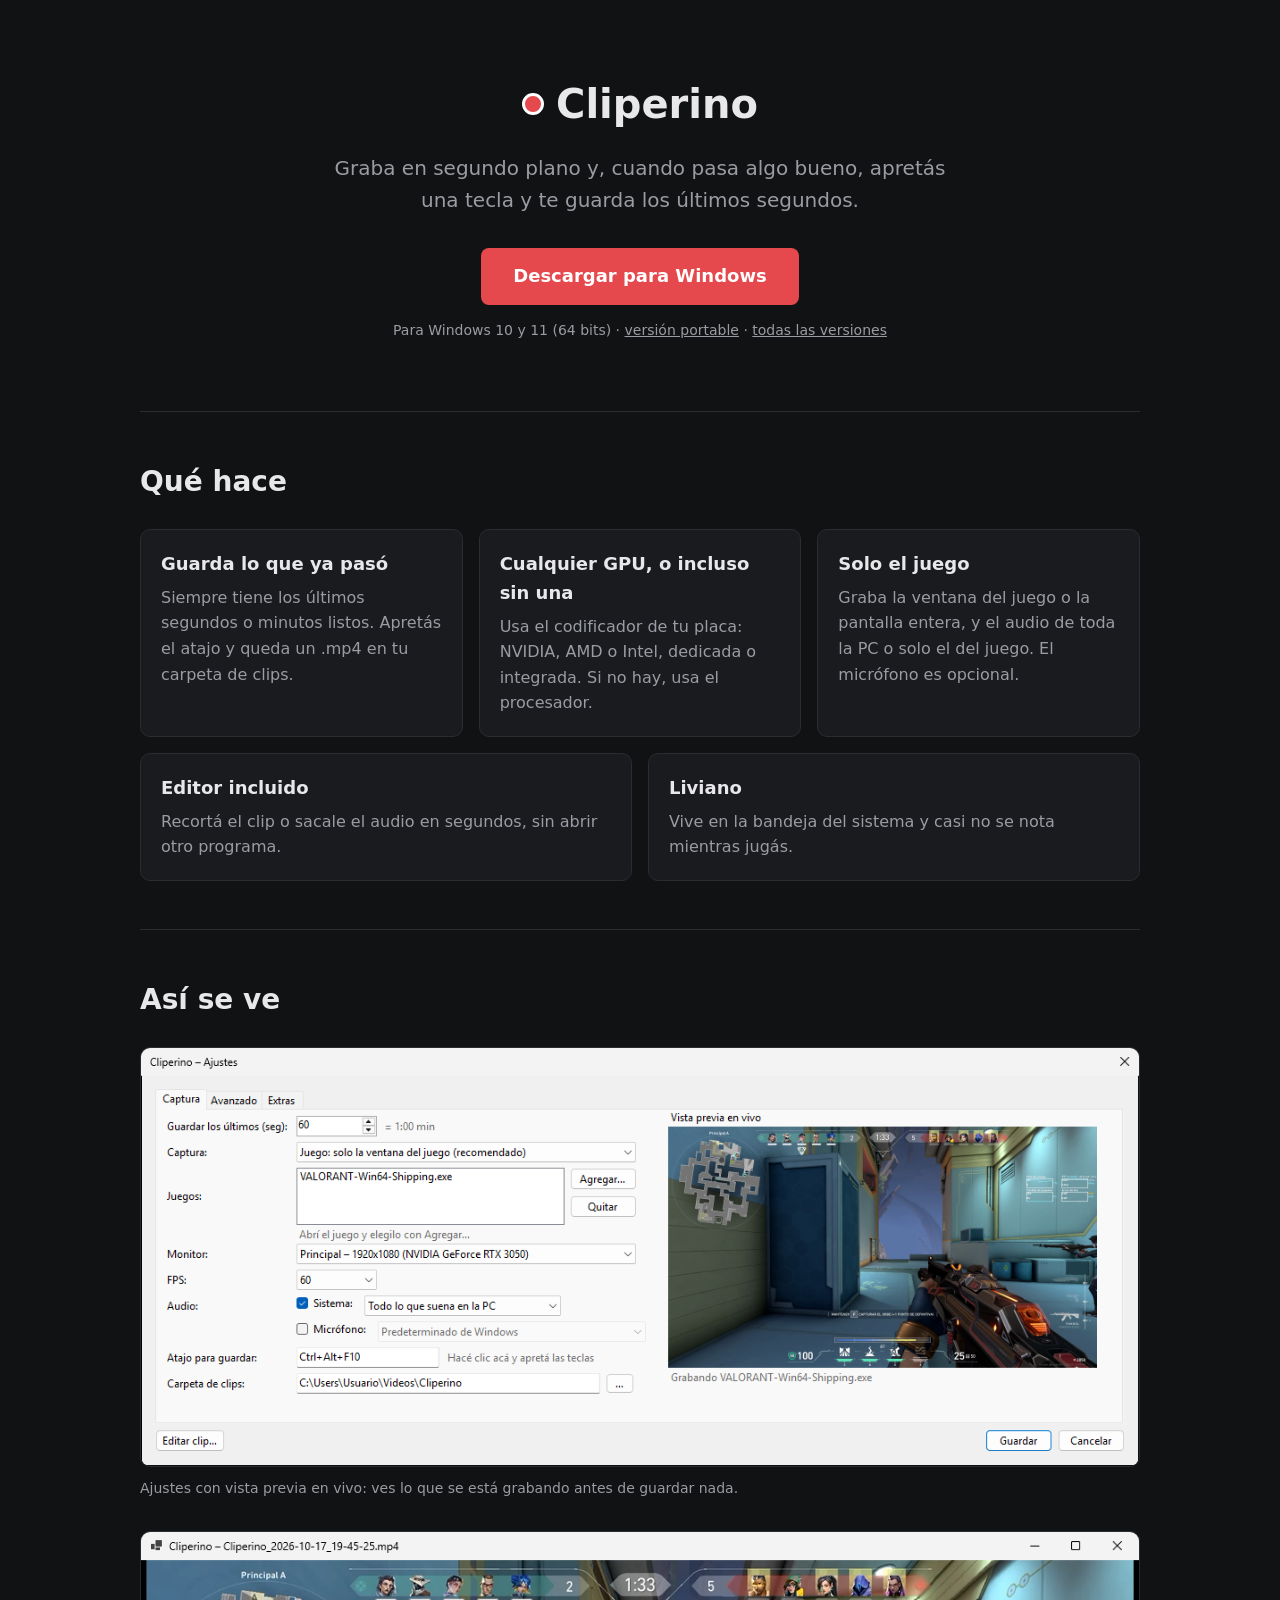
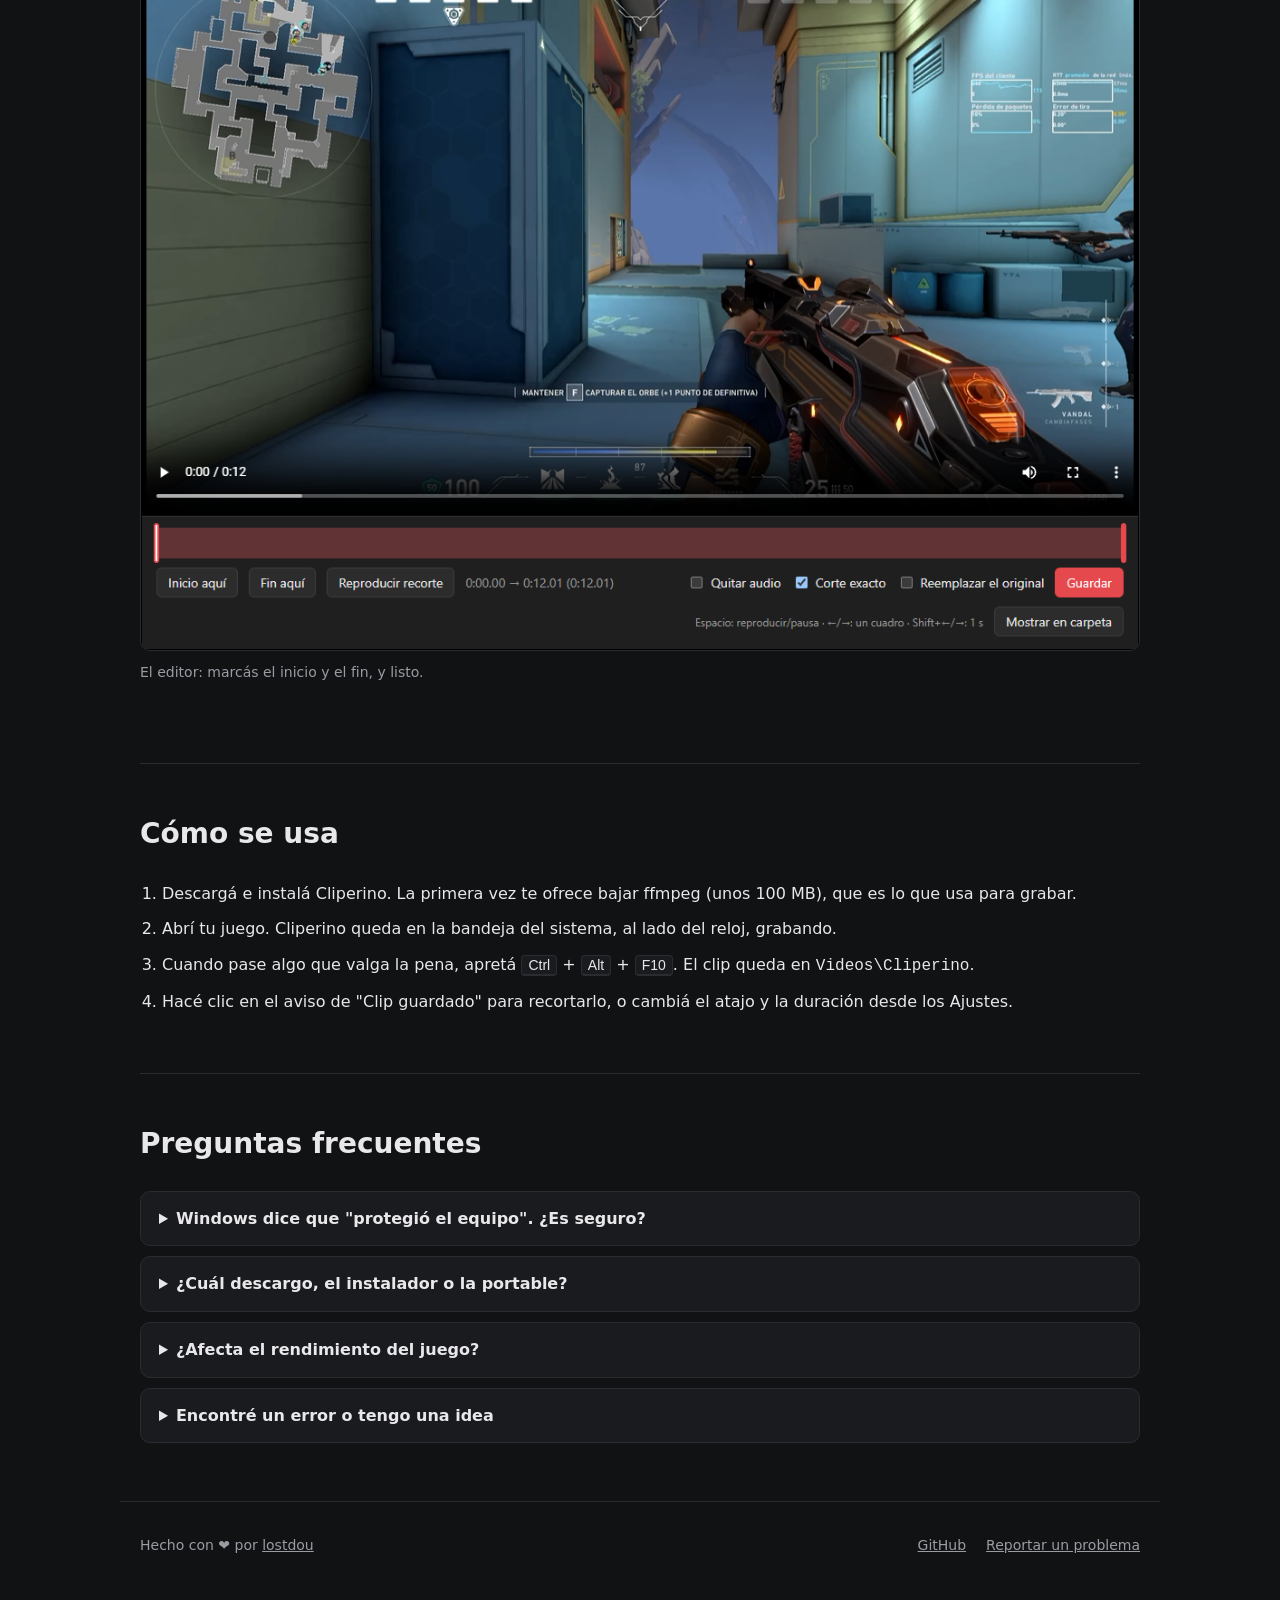
==== web/index.html @ 45cef7e0 "feat: pagina web y enlaces al proyecto en extras" ====
<!doctype html>
<html lang="es">
<head>
<meta charset="utf-8">
<meta name="viewport" content="width=device-width, initial-scale=1">
<title>Cliperino - Repetición instantánea para Windows</title>
<meta name="description" content="Cliperino graba en segundo plano y guarda los últimos segundos de tu partida con un atajo. Gratis, liviano y para cualquier GPU.">
<link rel="icon" href="icon.ico">
<style>
  :root {
    --bg: #111214;
    --surface: #1a1b1f;
    --border: #2a2c31;
    --text: #e8e8ea;
    --muted: #9a9ca3;
    --accent: #e5484d;
    --accent-hover: #f05a5f;
  }
  * { box-sizing: border-box; }
  body {
    margin: 0;
    background: var(--bg);
    color: var(--text);
    font: 16px/1.6 "Segoe UI", system-ui, -apple-system, sans-serif;
  }
  a { color: var(--accent); }
  main, header, footer { max-width: 1040px; margin: 0 auto; padding: 0 20px; }

  header { padding-top: 72px; padding-bottom: 56px; text-align: center; }
  .logo { display: inline-flex; align-items: center; gap: 12px; font-size: 40px; font-weight: 700; margin: 0; }
  .dot { width: 22px; height: 22px; border-radius: 50%; background: var(--accent); border: 3px solid #fff; }
  .tagline { font-size: 20px; color: var(--muted); max-width: 640px; margin: 16px auto 32px; }

  .download {
    display: inline-block;
    background: var(--accent);
    color: #fff;
    text-decoration: none;
    font-weight: 600;
    font-size: 18px;
    padding: 14px 32px;
    border-radius: 8px;
  }
  .download:hover { background: var(--accent-hover); }
  .download-note { color: var(--muted); font-size: 14px; margin-top: 14px; }
  .download-note a { color: var(--muted); }

  section { padding: 48px 0; border-top: 1px solid var(--border); }
  h2 { font-size: 28px; margin: 0 0 24px; }
  h3 { font-size: 18px; margin: 0 0 6px; }

  .features { display: grid; grid-template-columns: repeat(6, 1fr); gap: 16px; }
  .features .card { grid-column: span 2; }
  .features .card:nth-child(n + 4) { grid-column: span 3; }
  .card { background: var(--surface); border: 1px solid var(--border); border-radius: 10px; padding: 20px; }
  .card p { margin: 0; color: var(--muted); }

  figure { margin: 0 0 32px; }
  figure img { width: 100%; height: auto; border-radius: 10px; border: 1px solid var(--border); display: block; }
  figcaption { color: var(--muted); font-size: 14px; margin-top: 10px; }

  ol.steps { padding-left: 22px; margin: 0; }
  ol.steps li { margin-bottom: 10px; }
  kbd {
    background: var(--surface);
    border: 1px solid var(--border);
    border-bottom-width: 2px;
    border-radius: 4px;
    padding: 1px 6px;
    font: 14px "Segoe UI", sans-serif;
  }

  details { background: var(--surface); border: 1px solid var(--border); border-radius: 10px; padding: 14px 18px; margin-bottom: 10px; }
  summary { cursor: pointer; font-weight: 600; }
  details p { color: var(--muted); margin: 10px 0 0; }

  footer { padding-top: 32px; padding-bottom: 48px; border-top: 1px solid var(--border); color: var(--muted); font-size: 14px; display: flex; flex-wrap: wrap; align-items: center; gap: 12px 24px; justify-content: space-between; }
  footer nav { display: flex; gap: 20px; flex-wrap: wrap; align-items: center; }
  .hits { position: absolute; width: 1px; height: 1px; opacity: 0; pointer-events: none; }
  footer a { color: var(--muted); }
  footer a:hover { color: var(--text); }

  @media (max-width: 760px) {
    .features { grid-template-columns: 1fr; }
    .features .card, .features .card:nth-child(n + 4) { grid-column: auto; }
  }

  @media (max-width: 600px) {
    header { padding-top: 48px; }
    .logo { font-size: 32px; }
    .tagline { font-size: 18px; }
  }
</style>
</head>
<body>

<header>
  <h1 class="logo"><span class="dot"></span>Cliperino</h1>
  <p class="tagline">Graba en segundo plano y, cuando pasa algo bueno, apretás una tecla y te guarda los últimos segundos.</p>
  <a class="download" href="https://github.com/Lostdou/cliperino/releases/latest/download/Cliperino-Setup.exe">Descargar para Windows</a>
  <p class="download-note">
    Para Windows 10 y 11 (64 bits) ·
    <a href="https://github.com/Lostdou/cliperino/releases/latest/download/Cliperino.exe">versión portable</a> ·
    <a href="https://github.com/Lostdou/cliperino/releases">todas las versiones</a>
  </p>
</header>

<main>
  <section>
    <h2>Qué hace</h2>
    <div class="features">
      <div class="card">
        <h3>Guarda lo que ya pasó</h3>
        <p>Siempre tiene los últimos segundos o minutos listos. Apretás el atajo y queda un .mp4 en tu carpeta de clips.</p>
      </div>
      <div class="card">
        <h3>Cualquier GPU, o incluso sin una</h3>
        <p>Usa el codificador de tu placa: NVIDIA, AMD o Intel, dedicada o integrada. Si no hay, usa el procesador.</p>
      </div>
      <div class="card">
        <h3>Solo el juego</h3>
        <p>Graba la ventana del juego o la pantalla entera, y el audio de toda la PC o solo el del juego. El micrófono es opcional.</p>
      </div>
      <div class="card">
        <h3>Editor incluido</h3>
        <p>Recortá el clip o sacale el audio en segundos, sin abrir otro programa.</p>
      </div>
      <div class="card">
        <h3>Liviano</h3>
        <p>Vive en la bandeja del sistema y casi no se nota mientras jugás.</p>
      </div>
    </div>
  </section>

  <section>
    <h2>Así se ve</h2>
    <figure>
      <img src="img/ajustes.png" alt="Ventana de ajustes de Cliperino con la vista previa en vivo del juego" width="1117" height="468" loading="lazy">
      <figcaption>Ajustes con vista previa en vivo: ves lo que se está grabando antes de guardar nada.</figcaption>
    </figure>
    <figure>
      <img src="img/editor.png" alt="Editor de clips de Cliperino con la línea de tiempo para recortar" width="1102" height="792" loading="lazy">
      <figcaption>El editor: marcás el inicio y el fin, y listo.</figcaption>
    </figure>
  </section>

  <section>
    <h2>Cómo se usa</h2>
    <ol class="steps">
      <li>Descargá e instalá Cliperino. La primera vez te ofrece bajar ffmpeg (unos 100 MB), que es lo que usa para grabar.</li>
      <li>Abrí tu juego. Cliperino queda en la bandeja del sistema, al lado del reloj, grabando.</li>
      <li>Cuando pase algo que valga la pena, apretá <kbd>Ctrl</kbd> + <kbd>Alt</kbd> + <kbd>F10</kbd>. El clip queda en <code>Videos\Cliperino</code>.</li>
      <li>Hacé clic en el aviso de "Clip guardado" para recortarlo, o cambiá el atajo y la duración desde los Ajustes.</li>
    </ol>
  </section>

  <section>
    <h2>Preguntas frecuentes</h2>
    <details>
      <summary>Windows dice que "protegió el equipo". ¿Es seguro?</summary>
      <p>Aparece porque Cliperino es un proyecto chico y no está firmado digitalmente. Tocá "Más información" y después "Ejecutar de todas formas". El código está completo en GitHub para quien quiera revisarlo.</p>
    </details>
    <details>
      <summary>¿Cuál descargo, el instalador o la portable?</summary>
      <p>El instalador, si no sabés cuál elegir: lo deja en su lugar, crea el acceso en el menú Inicio y se desinstala desde la configuración de Windows. La portable es un solo .exe que podés llevar donde quieras.</p>
    </details>
    <details>
      <summary>¿Afecta el rendimiento del juego?</summary>
      <p>Muy poco: la grabación la hace la placa de video y el buffer se guarda en el disco en pedazos de 2 segundos.</p>
    </details>
    <details>
      <summary>Encontré un error o tengo una idea</summary>
      <p>Contalo en los <a href="https://github.com/Lostdou/cliperino/issues">issues de GitHub</a>. También se puede abrir desde Ajustes → Extras.</p>
    </details>
  </section>
</main>

<footer>
  <span>Hecho con ❤ por <a href="https://x.com/nosoylostdou">lostdou</a></span>
  <nav>
    <a href="https://github.com/Lostdou/cliperino">GitHub</a>
    <a href="https://github.com/Lostdou/cliperino/issues">Reportar un problema</a>
  </nav>
  <img class="hits" src="https://hits.sh/cliperino.lostdou.dev.svg" alt="" width="1" height="1" aria-hidden="true">
</footer>

</body>
</html>
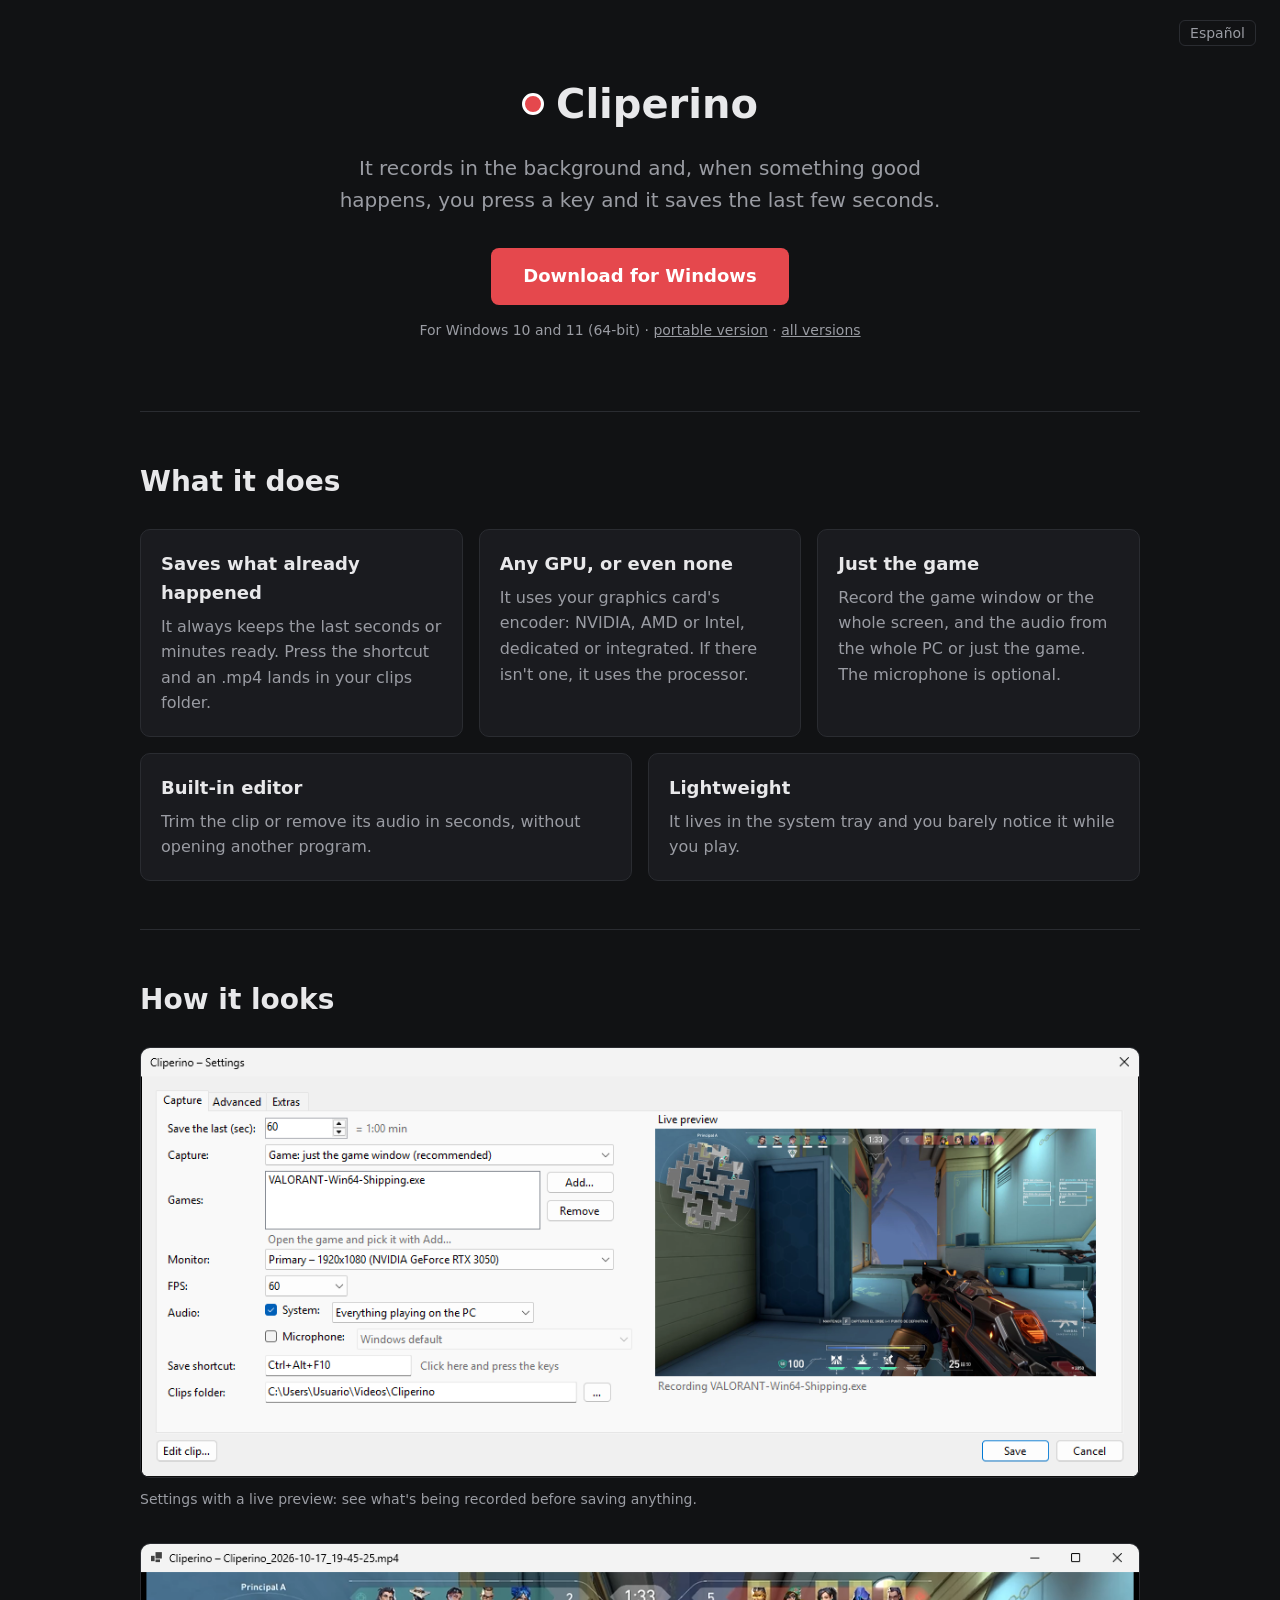
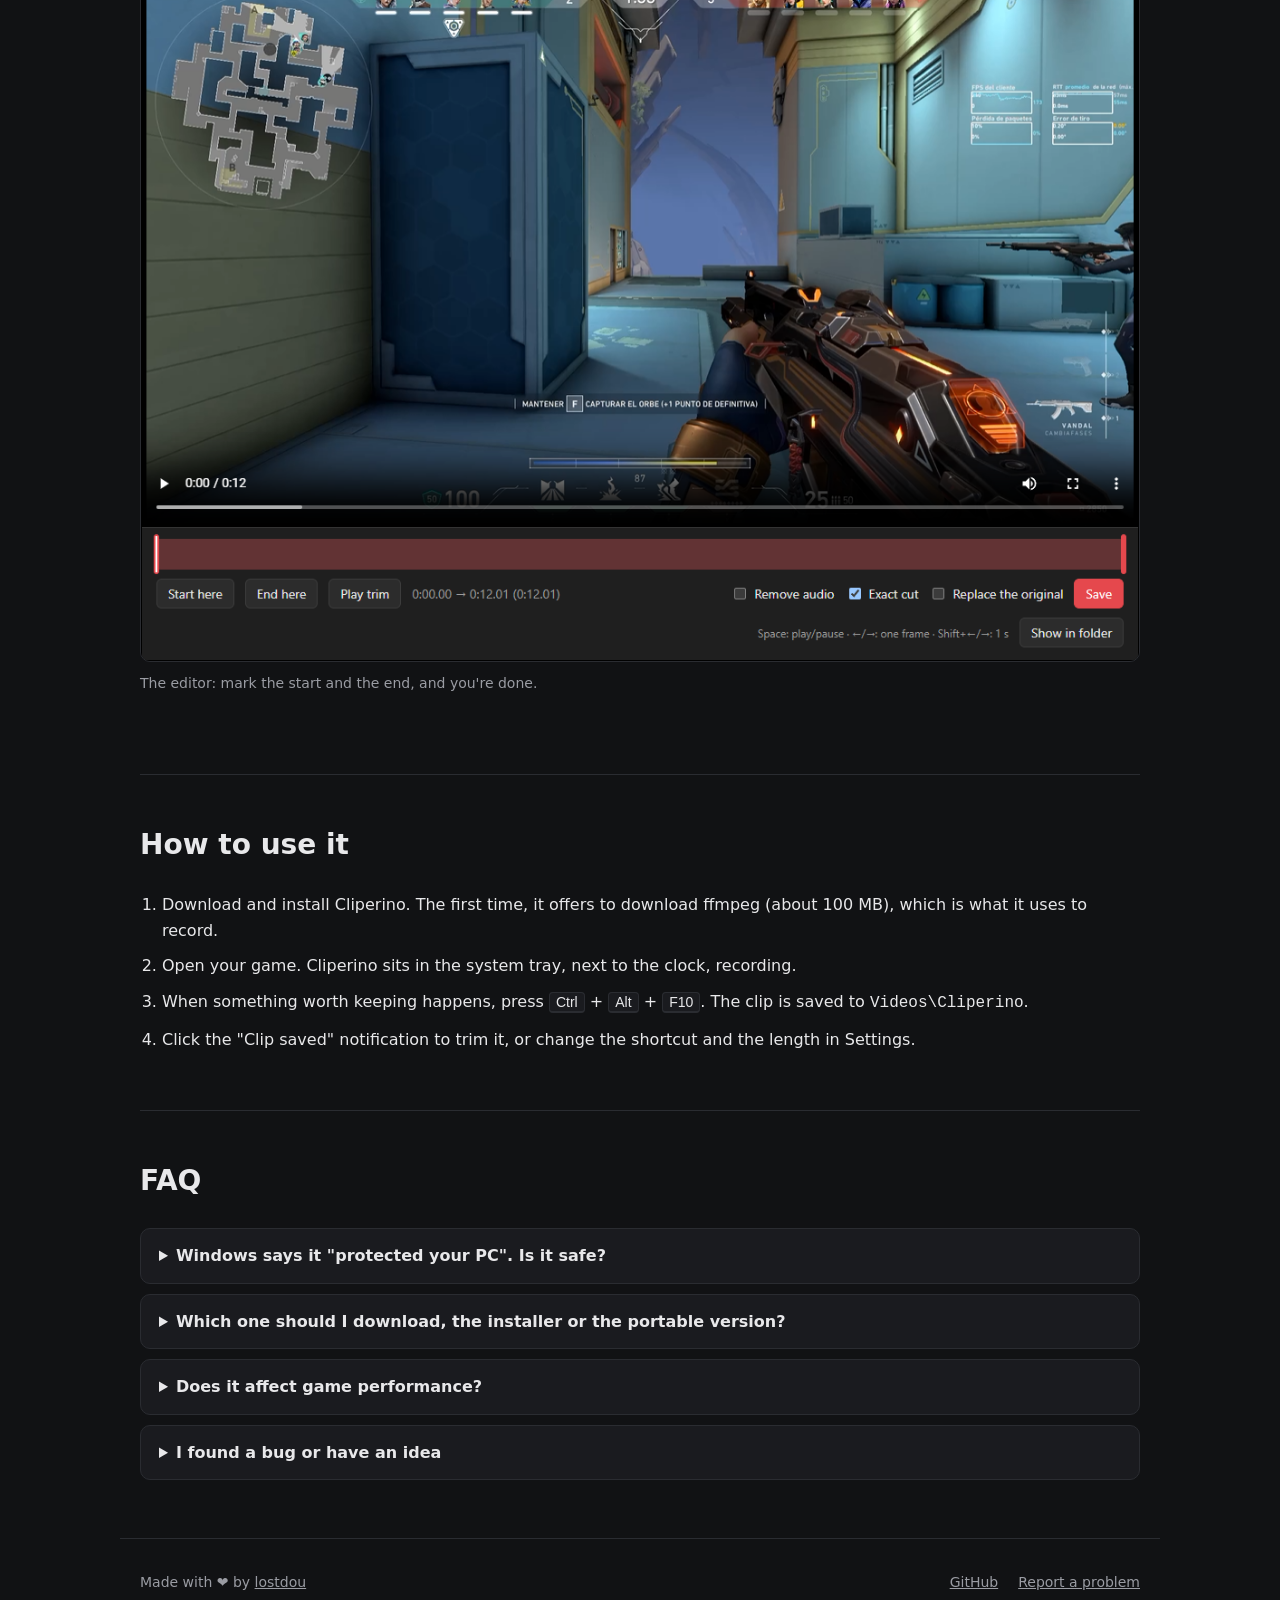
==== commit 6c0c55b4: "feat: app, instalador y pagina en español e ingles" ====
--- a/web/index.html
+++ b/web/index.html
@@ -1,188 +1,155 @@
 <!doctype html>
 <html lang="es">
-<head>
-<meta charset="utf-8">
-<meta name="viewport" content="width=device-width, initial-scale=1">
-<title>Cliperino - Repetición instantánea para Windows</title>
-<meta name="description" content="Cliperino graba en segundo plano y guarda los últimos segundos de tu partida con un atajo. Gratis, liviano y para cualquier GPU.">
-<link rel="icon" href="icon.ico">
-<style>
-  :root {
-    --bg: #111214;
-    --surface: #1a1b1f;
-    --border: #2a2c31;
-    --text: #e8e8ea;
-    --muted: #9a9ca3;
-    --accent: #e5484d;
-    --accent-hover: #f05a5f;
-  }
-  * { box-sizing: border-box; }
-  body {
-    margin: 0;
-    background: var(--bg);
-    color: var(--text);
-    font: 16px/1.6 "Segoe UI", system-ui, -apple-system, sans-serif;
-  }
-  a { color: var(--accent); }
-  main, header, footer { max-width: 1040px; margin: 0 auto; padding: 0 20px; }
+  <head>
+  <meta charset="utf-8">
+  <meta name="viewport" content="width=device-width, initial-scale=1">
+  <title>Cliperino - Repetición instantánea para Windows</title>
+  <meta name="description" content="Cliperino graba en segundo plano y guarda los últimos segundos de tu partida con un atajo. Gratis, liviano y para cualquier GPU.">
+  <link rel="stylesheet" href="style.css">
+  <link rel="icon" href="icon.ico">
+  </head>
+<body>
 
-  header { padding-top: 72px; padding-bottom: 56px; text-align: center; }
-  .logo { display: inline-flex; align-items: center; gap: 12px; font-size: 40px; font-weight: 700; margin: 0; }
-  .dot { width: 22px; height: 22px; border-radius: 50%; background: var(--accent); border: 3px solid #fff; }
-  .tagline { font-size: 20px; color: var(--muted); max-width: 640px; margin: 16px auto 32px; }
-
-  .download {
-    display: inline-block;
-    background: var(--accent);
-    color: #fff;
-    text-decoration: none;
-    font-weight: 600;
-    font-size: 18px;
-    padding: 14px 32px;
-    border-radius: 8px;
-  }
-  .download:hover { background: var(--accent-hover); }
-  .download-note { color: var(--muted); font-size: 14px; margin-top: 14px; }
-  .download-note a { color: var(--muted); }
-
-  section { padding: 48px 0; border-top: 1px solid var(--border); }
-  h2 { font-size: 28px; margin: 0 0 24px; }
-  h3 { font-size: 18px; margin: 0 0 6px; }
-
-  .features { display: grid; grid-template-columns: repeat(6, 1fr); gap: 16px; }
-  .features .card { grid-column: span 2; }
-  .features .card:nth-child(n + 4) { grid-column: span 3; }
-  .card { background: var(--surface); border: 1px solid var(--border); border-radius: 10px; padding: 20px; }
-  .card p { margin: 0; color: var(--muted); }
-
-  figure { margin: 0 0 32px; }
-  figure img { width: 100%; height: auto; border-radius: 10px; border: 1px solid var(--border); display: block; }
-  figcaption { color: var(--muted); font-size: 14px; margin-top: 10px; }
-
-  ol.steps { padding-left: 22px; margin: 0; }
-  ol.steps li { margin-bottom: 10px; }
-  kbd {
-    background: var(--surface);
-    border: 1px solid var(--border);
-    border-bottom-width: 2px;
-    border-radius: 4px;
-    padding: 1px 6px;
-    font: 14px "Segoe UI", sans-serif;
-  }
-
-  details { background: var(--surface); border: 1px solid var(--border); border-radius: 10px; padding: 14px 18px; margin-bottom: 10px; }
-  summary { cursor: pointer; font-weight: 600; }
-  details p { color: var(--muted); margin: 10px 0 0; }
-
-  footer { padding-top: 32px; padding-bottom: 48px; border-top: 1px solid var(--border); color: var(--muted); font-size: 14px; display: flex; flex-wrap: wrap; align-items: center; gap: 12px 24px; justify-content: space-between; }
-  footer nav { display: flex; gap: 20px; flex-wrap: wrap; align-items: center; }
-  .hits { position: absolute; width: 1px; height: 1px; opacity: 0; pointer-events: none; }
-  footer a { color: var(--muted); }
-  footer a:hover { color: var(--text); }
-
-  @media (max-width: 760px) {
-    .features { grid-template-columns: 1fr; }
-    .features .card, .features .card:nth-child(n + 4) { grid-column: auto; }
-  }
-
-  @media (max-width: 600px) {
-    header { padding-top: 48px; }
-    .logo { font-size: 32px; }
-    .tagline { font-size: 18px; }
-  }
-</style>
-</head>
-<body>
+<button class="lang" id="lang" type="button">English</button>
 
 <header>
   <h1 class="logo"><span class="dot"></span>Cliperino</h1>
-  <p class="tagline">Graba en segundo plano y, cuando pasa algo bueno, apretás una tecla y te guarda los últimos segundos.</p>
-  <a class="download" href="https://github.com/Lostdou/cliperino/releases/latest/download/Cliperino-Setup.exe">Descargar para Windows</a>
+  <p class="tagline" data-en="It records in the background and, when something good happens, you press a key and it saves the last few seconds.">Graba en segundo plano y, cuando pasa algo bueno, apretás una tecla y te guarda los últimos segundos.</p>
+  <a class="download" href="https://github.com/Lostdou/cliperino/releases/latest/download/Cliperino-Setup.exe" data-en="Download for Windows">Descargar para Windows</a>
   <p class="download-note">
-    Para Windows 10 y 11 (64 bits) ·
-    <a href="https://github.com/Lostdou/cliperino/releases/latest/download/Cliperino.exe">versión portable</a> ·
-    <a href="https://github.com/Lostdou/cliperino/releases">todas las versiones</a>
+    <span data-en="For Windows 10 and 11 (64-bit)">Para Windows 10 y 11 (64 bits)</span> ·
+    <a href="https://github.com/Lostdou/cliperino/releases/latest/download/Cliperino.exe" data-en="portable version">versión portable</a> ·
+    <a href="https://github.com/Lostdou/cliperino/releases" data-en="all versions">todas las versiones</a>
   </p>
 </header>
 
 <main>
   <section>
-    <h2>Qué hace</h2>
+    <h2 data-en="What it does">Qué hace</h2>
     <div class="features">
       <div class="card">
-        <h3>Guarda lo que ya pasó</h3>
-        <p>Siempre tiene los últimos segundos o minutos listos. Apretás el atajo y queda un .mp4 en tu carpeta de clips.</p>
+        <h3 data-en="Saves what already happened">Guarda lo que ya pasó</h3>
+        <p data-en="It always keeps the last seconds or minutes ready. Press the shortcut and an .mp4 lands in your clips folder.">Siempre tiene los últimos segundos o minutos listos. Apretás el atajo y queda un .mp4 en tu carpeta de clips.</p>
       </div>
       <div class="card">
-        <h3>Cualquier GPU, o incluso sin una</h3>
-        <p>Usa el codificador de tu placa: NVIDIA, AMD o Intel, dedicada o integrada. Si no hay, usa el procesador.</p>
+        <h3 data-en="Any GPU, or even none">Cualquier GPU, o incluso sin una</h3>
+        <p data-en="It uses your graphics card's encoder: NVIDIA, AMD or Intel, dedicated or integrated. If there isn't one, it uses the processor.">Usa el codificador de tu placa: NVIDIA, AMD o Intel, dedicada o integrada. Si no hay, usa el procesador.</p>
       </div>
       <div class="card">
-        <h3>Solo el juego</h3>
-        <p>Graba la ventana del juego o la pantalla entera, y el audio de toda la PC o solo el del juego. El micrófono es opcional.</p>
+        <h3 data-en="Just the game">Solo el juego</h3>
+        <p data-en="Record the game window or the whole screen, and the audio from the whole PC or just the game. The microphone is optional.">Graba la ventana del juego o la pantalla entera, y el audio de toda la PC o solo el del juego. El micrófono es opcional.</p>
       </div>
       <div class="card">
-        <h3>Editor incluido</h3>
-        <p>Recortá el clip o sacale el audio en segundos, sin abrir otro programa.</p>
+        <h3 data-en="Built-in editor">Editor incluido</h3>
+        <p data-en="Trim the clip or remove its audio in seconds, without opening another program.">Recortá el clip o sacale el audio en segundos, sin abrir otro programa.</p>
       </div>
       <div class="card">
-        <h3>Liviano</h3>
-        <p>Vive en la bandeja del sistema y casi no se nota mientras jugás.</p>
+        <h3 data-en="Lightweight">Liviano</h3>
+        <p data-en="It lives in the system tray and you barely notice it while you play.">Vive en la bandeja del sistema y casi no se nota mientras jugás.</p>
       </div>
     </div>
   </section>
 
   <section>
-    <h2>Así se ve</h2>
+    <h2 data-en="How it looks">Así se ve</h2>
     <figure>
-      <img src="img/ajustes.png" alt="Ventana de ajustes de Cliperino con la vista previa en vivo del juego" width="1117" height="468" loading="lazy">
-      <figcaption>Ajustes con vista previa en vivo: ves lo que se está grabando antes de guardar nada.</figcaption>
+      <img src="img/ajustes.png" alt="Ventana de ajustes de Cliperino con la vista previa en vivo del juego" width="1117" height="468" loading="lazy"
+        data-en-src="img/en/settings.png" data-en-alt="Cliperino settings window with a live preview of the game" data-en-width="1087">
+      <figcaption data-en="Settings with a live preview: see what's being recorded before saving anything.">Ajustes con vista previa en vivo: ves lo que se está grabando antes de guardar nada.</figcaption>
     </figure>
     <figure>
-      <img src="img/editor.png" alt="Editor de clips de Cliperino con la línea de tiempo para recortar" width="1102" height="792" loading="lazy">
-      <figcaption>El editor: marcás el inicio y el fin, y listo.</figcaption>
+      <img src="img/editor.png" alt="Editor de clips de Cliperino con la línea de tiempo para recortar" width="1102" height="792" loading="lazy"
+        data-en-src="img/en/editor.png" data-en-alt="Cliperino clip editor with the timeline for trimming">
+      <figcaption data-en="The editor: mark the start and the end, and you're done.">El editor: marcás el inicio y el fin, y listo.</figcaption>
     </figure>
   </section>
 
   <section>
-    <h2>Cómo se usa</h2>
+    <h2 data-en="How to use it">Cómo se usa</h2>
     <ol class="steps">
-      <li>Descargá e instalá Cliperino. La primera vez te ofrece bajar ffmpeg (unos 100 MB), que es lo que usa para grabar.</li>
-      <li>Abrí tu juego. Cliperino queda en la bandeja del sistema, al lado del reloj, grabando.</li>
-      <li>Cuando pase algo que valga la pena, apretá <kbd>Ctrl</kbd> + <kbd>Alt</kbd> + <kbd>F10</kbd>. El clip queda en <code>Videos\Cliperino</code>.</li>
-      <li>Hacé clic en el aviso de "Clip guardado" para recortarlo, o cambiá el atajo y la duración desde los Ajustes.</li>
+      <li data-en="Download and install Cliperino. The first time, it offers to download ffmpeg (about 100 MB), which is what it uses to record.">Descargá e instalá Cliperino. La primera vez te ofrece bajar ffmpeg (unos 100 MB), que es lo que usa para grabar.</li>
+      <li data-en="Open your game. Cliperino sits in the system tray, next to the clock, recording.">Abrí tu juego. Cliperino queda en la bandeja del sistema, al lado del reloj, grabando.</li>
+      <li data-en="When something worth keeping happens, press <kbd>Ctrl</kbd> + <kbd>Alt</kbd> + <kbd>F10</kbd>. The clip is saved to <code>Videos\Cliperino</code>.">Cuando pase algo que valga la pena, apretá <kbd>Ctrl</kbd> + <kbd>Alt</kbd> + <kbd>F10</kbd>. El clip queda en <code>Videos\Cliperino</code>.</li>
+      <li data-en="Click the &quot;Clip saved&quot; notification to trim it, or change the shortcut and the length in Settings.">Hacé clic en el aviso de "Clip guardado" para recortarlo, o cambiá el atajo y la duración desde los Ajustes.</li>
     </ol>
   </section>
 
   <section>
-    <h2>Preguntas frecuentes</h2>
+    <h2 data-en="FAQ">Preguntas frecuentes</h2>
     <details>
-      <summary>Windows dice que "protegió el equipo". ¿Es seguro?</summary>
-      <p>Aparece porque Cliperino es un proyecto chico y no está firmado digitalmente. Tocá "Más información" y después "Ejecutar de todas formas". El código está completo en GitHub para quien quiera revisarlo.</p>
+      <summary data-en="Windows says it &quot;protected your PC&quot;. Is it safe?">Windows dice que "protegió el equipo". ¿Es seguro?</summary>
+      <p data-en="It shows up because Cliperino is a small project and isn't digitally signed. Click &quot;More info&quot; and then &quot;Run anyway&quot;. The full source code is on GitHub for anyone who wants to check it.">Aparece porque Cliperino es un proyecto chico y no está firmado digitalmente. Tocá "Más información" y después "Ejecutar de todas formas". El código está completo en GitHub para quien quiera revisarlo.</p>
     </details>
     <details>
-      <summary>¿Cuál descargo, el instalador o la portable?</summary>
-      <p>El instalador, si no sabés cuál elegir: lo deja en su lugar, crea el acceso en el menú Inicio y se desinstala desde la configuración de Windows. La portable es un solo .exe que podés llevar donde quieras.</p>
+      <summary data-en="Which one should I download, the installer or the portable version?">¿Cuál descargo, el instalador o la portable?</summary>
+      <p data-en="The installer, if you're not sure: it puts Cliperino in its place, adds it to the Start menu and can be uninstalled from Windows settings. The portable version is a single .exe you can keep wherever you want.">El instalador, si no sabés cuál elegir: lo deja en su lugar, crea el acceso en el menú Inicio y se desinstala desde la configuración de Windows. La portable es un solo .exe que podés llevar donde quieras.</p>
     </details>
     <details>
-      <summary>¿Afecta el rendimiento del juego?</summary>
-      <p>Muy poco: la grabación la hace la placa de video y el buffer se guarda en el disco en pedazos de 2 segundos.</p>
+      <summary data-en="Does it affect game performance?">¿Afecta el rendimiento del juego?</summary>
+      <p data-en="Very little: the graphics card does the recording, and the buffer is saved to disk in 2-second chunks.">Muy poco: la grabación la hace la placa de video y el buffer se guarda en el disco en pedazos de 2 segundos.</p>
     </details>
     <details>
-      <summary>Encontré un error o tengo una idea</summary>
-      <p>Contalo en los <a href="https://github.com/Lostdou/cliperino/issues">issues de GitHub</a>. También se puede abrir desde Ajustes → Extras.</p>
+      <summary data-en="I found a bug or have an idea">Encontré un error o tengo una idea</summary>
+      <p data-en="Tell me in the <a href=&quot;https://github.com/Lostdou/cliperino/issues&quot;>GitHub issues</a>. You can also get there from Settings → Extras.">Contalo en los <a href="https://github.com/Lostdou/cliperino/issues">issues de GitHub</a>. También se puede abrir desde Ajustes → Extras.</p>
     </details>
   </section>
 </main>
 
 <footer>
-  <span>Hecho con ❤ por <a href="https://x.com/nosoylostdou">lostdou</a></span>
+  <span data-en="Made with ❤ by <a href=&quot;https://x.com/nosoylostdou&quot;>lostdou</a>">Hecho con ❤ por <a href="https://x.com/nosoylostdou">lostdou</a></span>
   <nav>
     <a href="https://github.com/Lostdou/cliperino">GitHub</a>
-    <a href="https://github.com/Lostdou/cliperino/issues">Reportar un problema</a>
+    <a href="https://github.com/Lostdou/cliperino/issues" data-en="Report a problem">Reportar un problema</a>
   </nav>
   <img class="hits" src="https://hits.sh/cliperino.lostdou.dev.svg" alt="" width="1" height="1" aria-hidden="true">
 </footer>
 
+<script>
+  const head = {
+    es: {
+      title: document.title,
+      description: document.querySelector('meta[name="description"]').content,
+    },
+    en: {
+      title: "Cliperino - Instant replay for Windows",
+      description: "Cliperino records in the background and saves the last seconds of your game with a shortcut. Free, lightweight and works with any GPU.",
+    },
+  };
+
+  function swap(element, attribute, english) {
+    const key = "es" + attribute;
+    if (!(key in element.dataset)) element.dataset[key] = element.getAttribute(attribute);
+    element.setAttribute(attribute, english ? element.dataset["en" + attribute[0].toUpperCase() + attribute.slice(1)] : element.dataset[key]);
+  }
+
+  function setLanguage(language) {
+    const english = language === "en";
+    document.documentElement.lang = language;
+    document.title = head[language].title;
+    document.querySelector('meta[name="description"]').content = head[language].description;
+    for (const element of document.querySelectorAll("[data-en]")) {
+      if (!("es" in element.dataset)) element.dataset.es = element.innerHTML;
+      element.innerHTML = english ? element.dataset.en : element.dataset.es;
+    }
+    for (const attribute of ["src", "alt", "width"]) {
+      for (const element of document.querySelectorAll(`[data-en-${attribute}]`)) swap(element, attribute, english);
+    }
+    document.getElementById("lang").textContent = english ? "Español" : "English";
+  }
+
+  function savedLanguage() {
+    try { return localStorage.getItem("lang"); } catch { return null; }
+  }
+
+  let current = savedLanguage() || (navigator.language.toLowerCase().startsWith("es") ? "es" : "en");
+  if (current === "en") setLanguage("en");
+
+  document.getElementById("lang").addEventListener("click", () => {
+    current = current === "en" ? "es" : "en";
+    setLanguage(current);
+    try { localStorage.setItem("lang", current); } catch {}
+  });
+</script>
+
 </body>
 </html>
--- a/web/style.css
+++ b/web/style.css
@@ -0,0 +1,86 @@
+:root {
+  --bg: #111214;
+  --surface: #1a1b1f;
+  --border: #2a2c31;
+  --text: #e8e8ea;
+  --muted: #9a9ca3;
+  --accent: #e5484d;
+  --accent-hover: #f05a5f;
+}
+* { box-sizing: border-box; }
+body {
+  margin: 0;
+  background: var(--bg);
+  color: var(--text);
+  font: 16px/1.6 "Segoe UI", system-ui, -apple-system, sans-serif;
+}
+a { color: var(--accent); }
+main, header, footer { max-width: 1040px; margin: 0 auto; padding: 0 20px; }
+
+.lang { position: absolute; top: 20px; right: 24px; background: none; border: 1px solid var(--border); border-radius: 6px; padding: 4px 10px; font: 14px "Segoe UI", system-ui, sans-serif; color: var(--muted); cursor: pointer; }
+.lang:hover { color: var(--text); }
+
+header { padding-top: 72px; padding-bottom: 56px; text-align: center; }
+.logo { display: inline-flex; align-items: center; gap: 12px; font-size: 40px; font-weight: 700; margin: 0; }
+.dot { width: 22px; height: 22px; border-radius: 50%; background: var(--accent); border: 3px solid #fff; }
+.tagline { font-size: 20px; color: var(--muted); max-width: 640px; margin: 16px auto 32px; }
+
+.download {
+  display: inline-block;
+  background: var(--accent);
+  color: #fff;
+  text-decoration: none;
+  font-weight: 600;
+  font-size: 18px;
+  padding: 14px 32px;
+  border-radius: 8px;
+}
+.download:hover { background: var(--accent-hover); }
+.download-note { color: var(--muted); font-size: 14px; margin-top: 14px; }
+.download-note a { color: var(--muted); }
+
+section { padding: 48px 0; border-top: 1px solid var(--border); }
+h2 { font-size: 28px; margin: 0 0 24px; }
+h3 { font-size: 18px; margin: 0 0 6px; }
+
+.features { display: grid; grid-template-columns: repeat(6, 1fr); gap: 16px; }
+.features .card { grid-column: span 2; }
+.features .card:nth-child(n + 4) { grid-column: span 3; }
+.card { background: var(--surface); border: 1px solid var(--border); border-radius: 10px; padding: 20px; }
+.card p { margin: 0; color: var(--muted); }
+
+figure { margin: 0 0 32px; }
+figure img { width: 100%; height: auto; border-radius: 10px; border: 1px solid var(--border); display: block; }
+figcaption { color: var(--muted); font-size: 14px; margin-top: 10px; }
+
+ol.steps { padding-left: 22px; margin: 0; }
+ol.steps li { margin-bottom: 10px; }
+kbd {
+  background: var(--surface);
+  border: 1px solid var(--border);
+  border-bottom-width: 2px;
+  border-radius: 4px;
+  padding: 1px 6px;
+  font: 14px "Segoe UI", sans-serif;
+}
+
+details { background: var(--surface); border: 1px solid var(--border); border-radius: 10px; padding: 14px 18px; margin-bottom: 10px; }
+summary { cursor: pointer; font-weight: 600; }
+details p { color: var(--muted); margin: 10px 0 0; }
+
+footer { padding-top: 32px; padding-bottom: 48px; border-top: 1px solid var(--border); color: var(--muted); font-size: 14px; display: flex; flex-wrap: wrap; align-items: center; gap: 12px 24px; justify-content: space-between; }
+footer nav { display: flex; gap: 20px; flex-wrap: wrap; align-items: center; }
+.hits { position: absolute; width: 1px; height: 1px; opacity: 0; pointer-events: none; }
+footer a { color: var(--muted); }
+footer a:hover { color: var(--text); }
+
+@media (max-width: 760px) {
+  .features { grid-template-columns: 1fr; }
+  .features .card, .features .card:nth-child(n + 4) { grid-column: auto; }
+}
+
+@media (max-width: 600px) {
+  header { padding-top: 48px; }
+  .logo { font-size: 32px; }
+  .tagline { font-size: 18px; }
+}
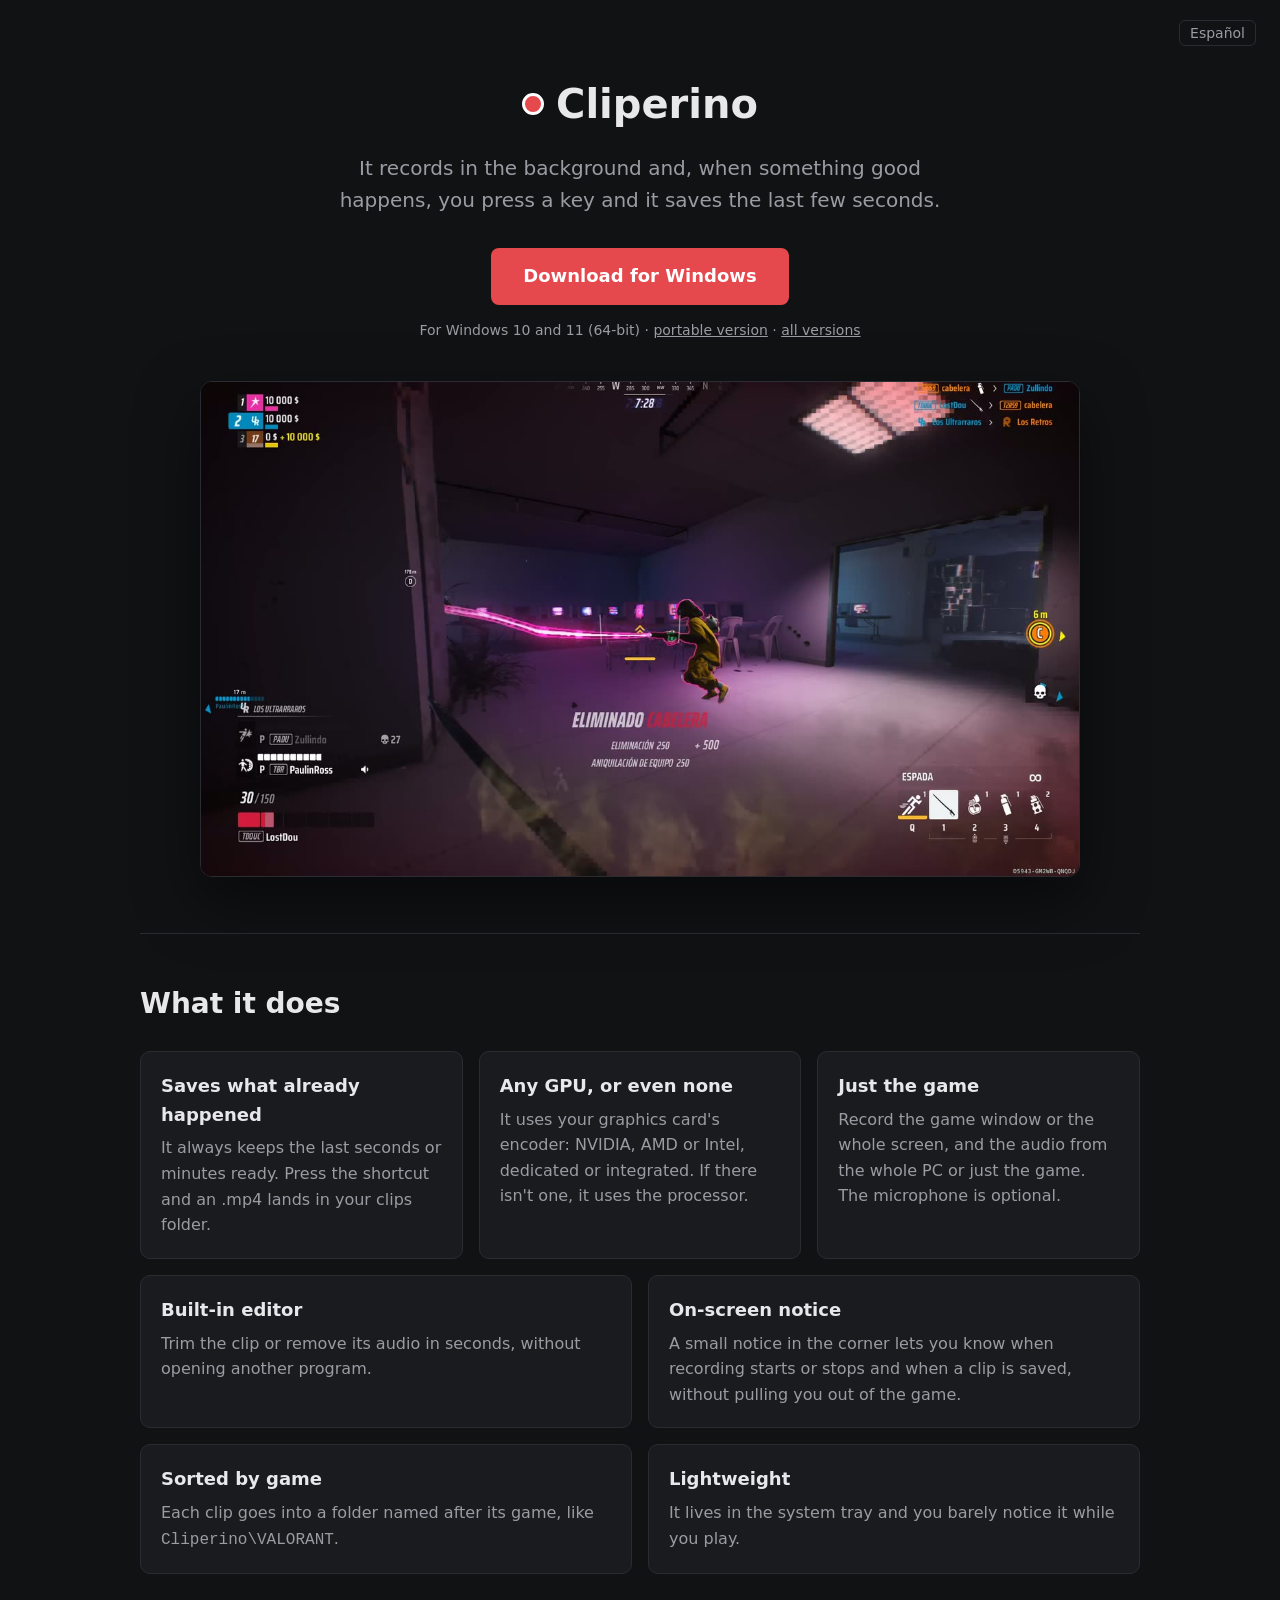
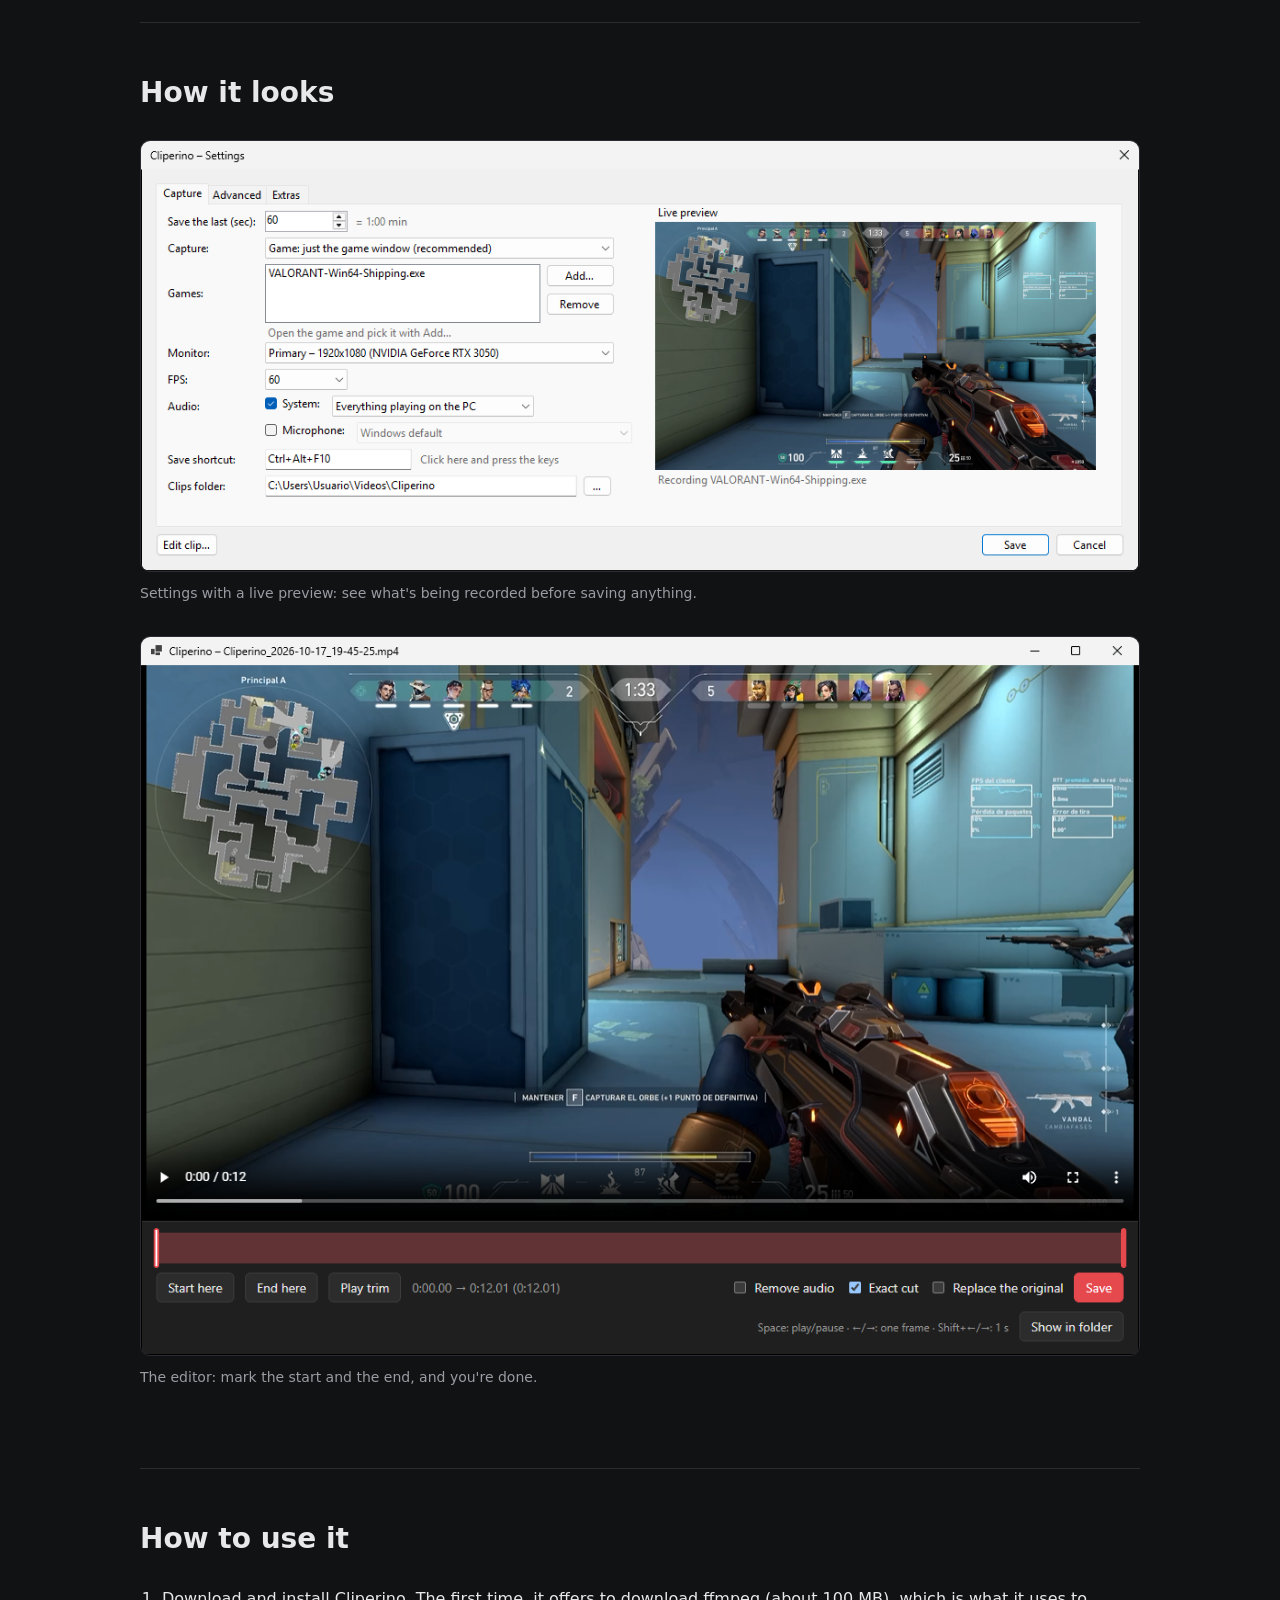
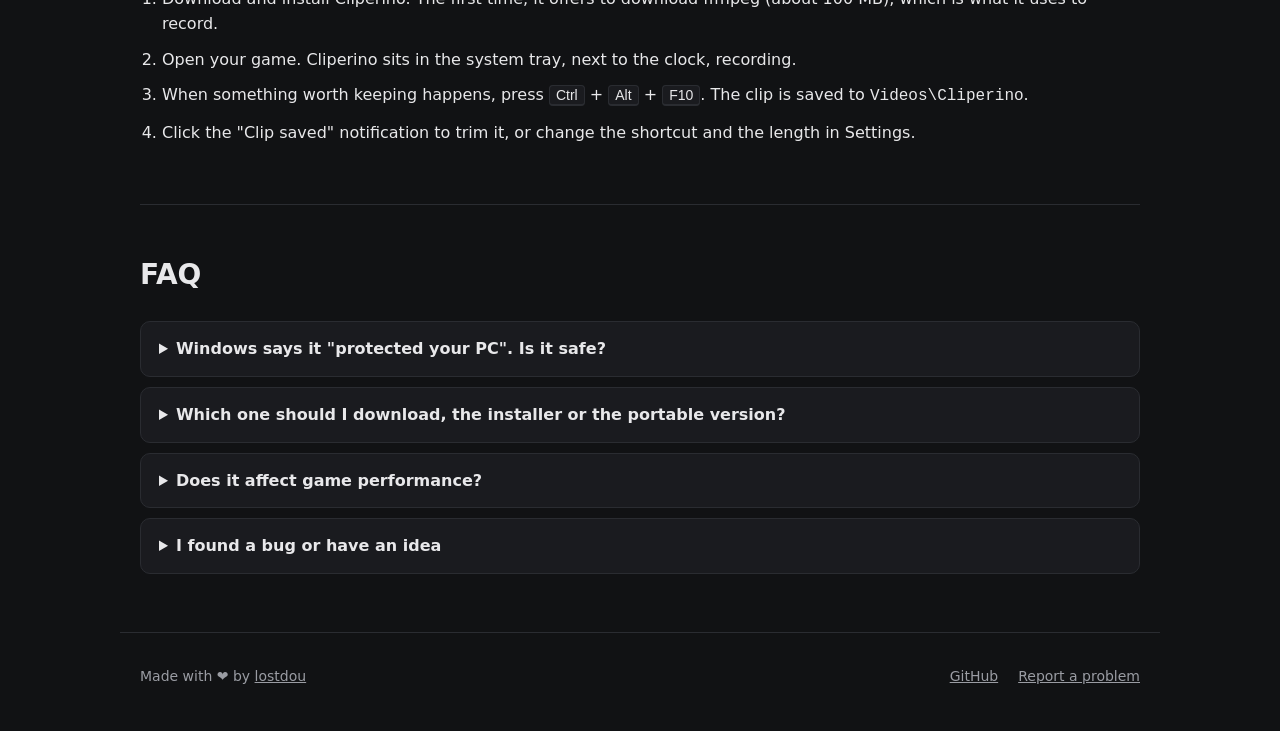
==== commit f8f18d21: "feat: video en la portada y tarjetas de la 0.4 en la web" ====
--- a/web/index.html
+++ b/web/index.html
@@ -21,6 +21,13 @@
     <a href="https://github.com/Lostdou/cliperino/releases/latest/download/Cliperino.exe" data-en="portable version">versión portable</a> ·
     <a href="https://github.com/Lostdou/cliperino/releases" data-en="all versions">todas las versiones</a>
   </p>
+  <div class="demo">
+    <video id="demo" src="img/demo.mp4" poster="img/demo.jpg" width="1280" height="720" autoplay muted loop playsinline></video>
+    <div class="toast" id="demo-toast" aria-hidden="true">
+      <span class="toast-dot"></span>
+      <span data-en="Clip saved · 1:00 min">Clip guardado · 1:00 min</span>
+    </div>
+  </div>
 </header>
 
 <main>
@@ -42,6 +49,14 @@
       <div class="card">
         <h3 data-en="Built-in editor">Editor incluido</h3>
         <p data-en="Trim the clip or remove its audio in seconds, without opening another program.">Recortá el clip o sacale el audio en segundos, sin abrir otro programa.</p>
+      </div>
+      <div class="card">
+        <h3 data-en="On-screen notice">Aviso en pantalla</h3>
+        <p data-en="A small notice in the corner lets you know when recording starts or stops and when a clip is saved, without pulling you out of the game.">Un cartel chico en la esquina te avisa cuando empieza o deja de grabar y cuando se guarda un clip, sin sacarte del juego.</p>
+      </div>
+      <div class="card">
+        <h3 data-en="Sorted by game">Ordenado por juego</h3>
+        <p data-en="Each clip goes into a folder named after its game, like <code>Cliperino\VALORANT</code>.">Cada clip va a una carpeta con el nombre de su juego, como <code>Cliperino\VALORANT</code>.</p>
       </div>
       <div class="card">
         <h3 data-en="Lightweight">Liviano</h3>
@@ -149,6 +164,17 @@
     setLanguage(current);
     try { localStorage.setItem("lang", current); } catch {}
   });
+
+  const demo = document.getElementById("demo");
+  const toast = document.getElementById("demo-toast");
+  demo.addEventListener("timeupdate", () => {
+    toast.classList.toggle("visible", demo.currentTime > 7.3 && demo.currentTime < 9.8);
+  });
+  if (matchMedia("(prefers-reduced-motion: reduce)").matches) {
+    demo.removeAttribute("autoplay");
+    demo.pause();
+    demo.controls = true;
+  }
 </script>
 
 </body>
--- a/web/style.css
+++ b/web/style.css
@@ -38,6 +38,30 @@
 .download:hover { background: var(--accent-hover); }
 .download-note { color: var(--muted); font-size: 14px; margin-top: 14px; }
 .download-note a { color: var(--muted); }
+
+.demo { position: relative; max-width: 880px; margin: 40px auto 0; border: 1px solid var(--border); border-radius: 12px; overflow: hidden; box-shadow: 0 24px 60px rgba(0, 0, 0, 0.5); background: #000; }
+.demo video { display: block; width: 100%; height: auto; }
+.toast {
+  position: absolute;
+  top: 5%;
+  right: 3%;
+  display: flex;
+  align-items: center;
+  gap: 10px;
+  padding: 10px 16px 10px 14px;
+  background: rgba(28, 28, 30, 0.95);
+  border-left: 4px solid var(--accent);
+  border-radius: 8px;
+  color: #fff;
+  font-size: 15px;
+  font-weight: 600;
+  opacity: 0;
+  transform: translateY(-6px);
+  transition: opacity 0.2s, transform 0.2s;
+  pointer-events: none;
+}
+.toast.visible { opacity: 1; transform: none; }
+.toast-dot { flex: none; width: 14px; height: 14px; border-radius: 50%; background: var(--accent); border: 2px solid #fff; }
 
 section { padding: 48px 0; border-top: 1px solid var(--border); }
 h2 { font-size: 28px; margin: 0 0 24px; }
@@ -83,4 +107,7 @@
   header { padding-top: 48px; }
   .logo { font-size: 32px; }
   .tagline { font-size: 18px; }
+  .demo { margin-top: 32px; }
+  .toast { gap: 6px; padding: 5px 10px 5px 8px; font-size: 11px; border-left-width: 3px; }
+  .toast-dot { width: 10px; height: 10px; }
 }
